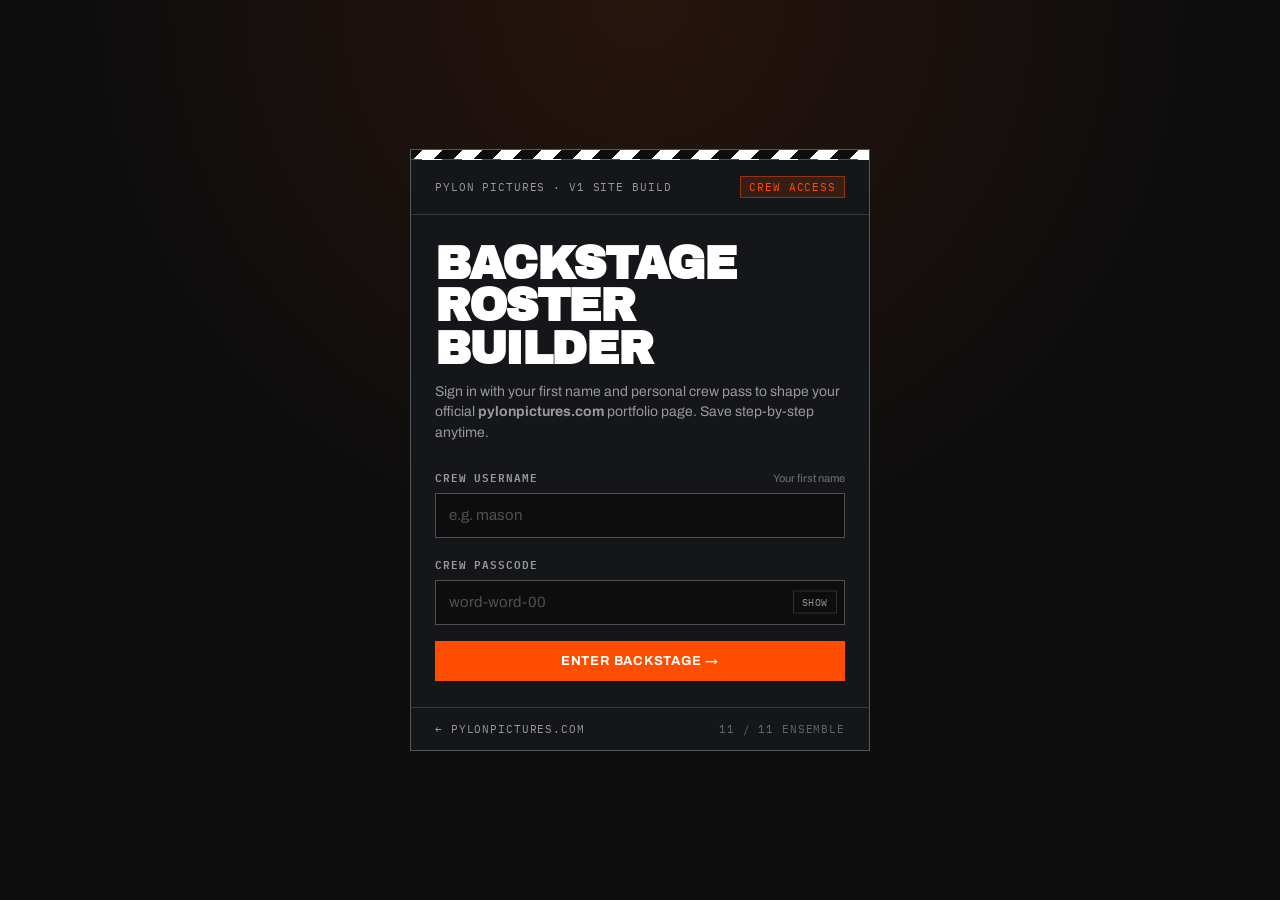
==== portal/index.html @ 70c51ebd "Add Backstage Roster Builder crew portal (/portal/)" ====
<!DOCTYPE html>
<html lang="en">
<head>
  <meta charset="UTF-8">
  <meta name="viewport" content="width=device-width, initial-scale=1.0">
  <title>Backstage Roster Builder — PYLON PICTURES</title>
  <meta name="robots" content="noindex, nofollow">
  <link rel="preconnect" href="https://fonts.googleapis.com">
  <link rel="preconnect" href="https://fonts.gstatic.com" crossorigin>
  <link href="https://fonts.googleapis.com/css2?family=Archivo+Black&family=Archivo:wght@400;500;600;700;800&family=IBM+Plex+Mono:wght@400;500;600&display=swap" rel="stylesheet">
  <link rel="stylesheet" href="styles.css">
</head>
<body>

  <!-- ============================================================
       CREW LOGIN GATE
       ============================================================ -->
  <section class="gate" id="loginGate">
    <div class="pass-card">
      <div class="pass-stripes" aria-hidden="true"></div>
      <div class="pass-head mono">
        <span>Pylon Pictures · V1 Site Build</span>
        <span class="pass-badge">Crew Access</span>
      </div>
      <div class="pass-body">
        <h1 class="pass-title">Backstage<br>Roster Builder</h1>
        <p class="pass-sub">Sign in with your first name and personal crew pass to shape your official <strong>pylonpictures.com</strong> portfolio page. Save step-by-step anytime.</p>

        <form class="pass-form" id="loginForm" autocomplete="on">
          <div class="field">
            <label for="loginUser">Crew Username <span class="hint-inline">Your first name</span></label>
            <input class="input" id="loginUser" name="username" type="text" placeholder="e.g. mason" autocomplete="username" required>
          </div>
          <div class="field">
            <label for="loginPass">Crew Passcode</label>
            <div class="pw-wrap">
              <input class="input" id="loginPass" name="password" type="password" placeholder="word-word-00" autocomplete="current-password" required>
              <button type="button" class="pw-toggle" id="pwToggle">Show</button>
            </div>
          </div>
          <div class="gate-error" id="loginError" hidden>Incorrect first name or crew passcode. Check your DM from Jackson.</div>
          <button type="submit" class="btn btn-primary" style="width:100%;">Enter Backstage &rarr;</button>
        </form>
      </div>
      <div class="pass-foot mono">
        <a href="../index.html?skip">&larr; pylonpictures.com</a>
        <span>11 / 11 Ensemble</span>
      </div>
    </div>
  </section>

  <!-- ============================================================
       MAIN BUILDER WORKSPACE
       ============================================================ -->
  <div class="portal" id="portalApp" hidden>
    <header class="topbar">
      <div class="topbar-left">
        <a class="brand-mark" href="../index.html?skip">PYLON<span>.</span>BACKSTAGE</a>
        <span class="crew-chip mono" id="activeCrewChip">—</span>
        <select class="admin-switcher" id="adminMemberSwitch" title="Admin: Preview/Edit Member" hidden></select>
        <span class="save-status mono" id="saveStatus">
          <span class="status-dot" id="statusDot"></span>
          <span id="statusText">Ready</span>
        </span>
      </div>
      <div class="topbar-right">
        <button type="button" class="btn btn-sm" id="togglePreviewBtn">Live Page Preview</button>
        <button type="button" class="btn btn-sm" id="exportJsonBtn" title="Download backup JSON">Export JSON</button>
        <button type="button" class="btn btn-sm btn-primary" id="syncNowBtn">Save &amp; Sync</button>
        <button type="button" class="btn btn-sm" id="logoutBtn">Log Out</button>
      </div>
    </header>

    <div class="workspace with-preview" id="workspaceGrid">
      <!-- LEFT STEP RAIL -->
      <aside class="rail">
        <div class="progress-box">
          <div class="progress-top mono">
            <span>Page Readiness</span>
            <strong id="readinessPct">0%</strong>
          </div>
          <div class="progress-track">
            <div class="progress-fill" id="readinessFill"></div>
          </div>
        </div>

        <ul class="step-nav" id="stepNav"></ul>

        <div class="rail-note">
          Fill out one section or all seven — every edit saves automatically in your browser and syncs to the <strong>04 | Tech &amp; Web</strong> build sheet whenever you hit <strong>Save &amp; Sync</strong>.
        </div>
      </aside>

      <!-- CENTER STEP STAGE -->
      <main class="stage">
        <div class="step-header">
          <div class="step-kicker mono" id="stepKicker">Step 01 of 07</div>
          <h2 class="step-title" id="stepTitle">—</h2>
          <p class="step-desc" id="stepDesc">—</p>
        </div>

        <div class="form-stack" id="stepBody"></div>

        <div class="step-footer">
          <button type="button" class="btn" id="prevStepBtn">&larr; Previous</button>
          <div class="step-footer-right">
            <button type="button" class="btn" id="saveStepOnlyBtn">Save Step Draft</button>
            <button type="button" class="btn btn-primary" id="nextStepBtn">Save &amp; Next Step &rarr;</button>
          </div>
        </div>
      </main>

      <!-- RIGHT LIVE PROFILE PREVIEW -->
      <aside class="preview-pane" id="previewPane">
        <div class="preview-head mono">
          <span>Live Roster Preview</span>
          <a id="liveSiteLink" href="../roster/jackson-mcmurdo.html" target="_blank" rel="noopener" style="color:var(--orange); text-decoration:none;">Current Live Page &nearr;</a>
        </div>

        <div class="mock-page">
          <div class="mock-url mono" id="mockUrl">pylonpictures.com/roster/—</div>
          <div class="mock-name" id="mockName">—</div>
          <div class="mock-headline" id="mockHeadline">—</div>
          <div class="mock-logline" id="mockLogline" hidden></div>
          <div class="mock-bio" id="mockBio">Your artist bio will appear right here as you type...</div>

          <div class="mock-grid">
            <div class="mock-cell">
              <h4 class="mono">Primary Craft</h4>
              <p id="mockPrimary">—</p>
            </div>
            <div class="mock-cell">
              <h4 class="mono">Additional</h4>
              <p id="mockSecondary">—</p>
            </div>
            <div class="mock-cell">
              <h4 class="mono">Kit / Tools</h4>
              <p id="mockGear">—</p>
            </div>
            <div class="mock-cell">
              <h4 class="mono">Direct</h4>
              <p id="mockContact">—</p>
            </div>
          </div>

          <div class="mock-links" id="mockLinks"></div>

          <div class="mock-works">
            <div class="mock-works-title mono">Featured Credits (<span id="mockWorksCount">0</span>)</div>
            <div id="mockWorksList"></div>
          </div>
        </div>
      </aside>
    </div>
  </div>

  <div class="toast" id="toast" role="status" aria-live="polite">Saved</div>

  <script src="app.js"></script>
</body>
</html>
---- portal/styles.css ----
/* ==========================================================================
   PYLON PICTURES — BACKSTAGE ROSTER BUILDER (/portal/)
   Editorial cinema UI · Archivo Black + Archivo + IBM Plex Mono
   ========================================================================== */

:root {
  --ink: #0d0d0e;
  --surface: #151619;
  --surface-2: #1c1e22;
  --paper: #f4f3ef;
  --orange: #ff4d00;
  --orange-soft: rgba(255, 77, 0, 0.14);
  --green: #2fbf71;
  --green-soft: rgba(47, 191, 113, 0.14);
  --white: #ffffff;
  --muted: rgba(255, 255, 255, 0.56);
  --faint: rgba(255, 255, 255, 0.34);
  --line: rgba(255, 255, 255, 0.14);
  --line-strong: rgba(255, 255, 255, 0.28);
  --ease-out: cubic-bezier(0.23, 1, 0.32, 1);
}

* { box-sizing: border-box; margin: 0; padding: 0; }

html, body {
  min-height: 100%;
  background: var(--ink);
  color: var(--white);
  font-family: "Archivo", system-ui, -apple-system, sans-serif;
  -webkit-font-smoothing: antialiased;
}

.mono {
  font-family: "IBM Plex Mono", ui-monospace, SFMono-Regular, Menlo, monospace;
  text-transform: uppercase;
  letter-spacing: 0.08em;
}

[hidden] { display: none !important; }

/* --------------------------------------------------------------------------
   LOGIN GATE — STUDIO CREW PASS / SLATE
   -------------------------------------------------------------------------- */

.gate {
  min-height: 100vh;
  display: grid;
  place-items: center;
  padding: 24px;
  background:
    radial-gradient(circle at 50% 0%, rgba(255, 77, 0, 0.11), transparent 52%),
    var(--ink);
}

.pass-card {
  width: 100%;
  max-width: 460px;
  background: var(--surface);
  border: 1px solid var(--line-strong);
  position: relative;
}

.pass-stripes {
  height: 10px;
  background: repeating-linear-gradient(
    -45deg,
    var(--white) 0 14px,
    var(--ink) 14px 28px
  );
  border-bottom: 1px solid var(--line-strong);
}

.pass-head {
  display: flex;
  justify-content: space-between;
  align-items: center;
  padding: 16px 24px;
  border-bottom: 1px solid var(--line);
  font-size: 11px;
  color: var(--muted);
}

.pass-badge {
  color: var(--orange);
  background: var(--orange-soft);
  border: 1px solid rgba(255, 77, 0, 0.45);
  padding: 3px 8px;
}

.pass-body {
  padding: 28px 24px 26px;
}

.pass-title {
  font-family: "Archivo Black", sans-serif;
  font-size: clamp(34px, 6vw, 46px);
  line-height: 0.92;
  letter-spacing: -0.03em;
  text-transform: uppercase;
}

.pass-sub {
  margin-top: 12px;
  font-size: 14px;
  line-height: 1.45;
  color: var(--muted);
}

.pass-form {
  margin-top: 24px;
  display: flex;
  flex-direction: column;
  gap: 16px;
}

.field {
  display: flex;
  flex-direction: column;
  gap: 7px;
}

.field label {
  font-family: "IBM Plex Mono", monospace;
  font-size: 11px;
  font-weight: 600;
  text-transform: uppercase;
  letter-spacing: 0.08em;
  color: var(--muted);
  display: flex;
  justify-content: space-between;
  align-items: baseline;
  gap: 8px;
}

.field label .hint-inline {
  font-family: "Archivo", sans-serif;
  text-transform: none;
  letter-spacing: 0;
  font-weight: 500;
  color: var(--faint);
}

.input,
.textarea,
.select {
  width: 100%;
  background: var(--ink);
  color: var(--white);
  border: 1px solid var(--line-strong);
  padding: 11px 13px;
  font-family: "Archivo", sans-serif;
  font-size: 15px;
  line-height: 1.4;
  transition: border-color 140ms var(--ease-out), background-color 140ms var(--ease-out);
}

.input:focus,
.textarea:focus,
.select:focus {
  outline: none;
  border-color: var(--orange);
  background: #111215;
}

.input::placeholder,
.textarea::placeholder {
  color: rgba(255, 255, 255, 0.28);
}

.textarea {
  min-height: 112px;
  resize: vertical;
}

.pw-wrap {
  position: relative;
}

.pw-wrap .input {
  padding-right: 68px;
}

.pw-toggle {
  position: absolute;
  right: 8px;
  top: 50%;
  transform: translateY(-50%);
  background: transparent;
  border: 1px solid var(--line);
  color: var(--muted);
  font-family: "IBM Plex Mono", monospace;
  font-size: 10px;
  text-transform: uppercase;
  letter-spacing: 0.06em;
  padding: 4px 8px;
  cursor: pointer;
}
.pw-toggle:hover { color: var(--white); border-color: var(--line-strong); }

.btn {
  display: inline-flex;
  align-items: center;
  justify-content: center;
  gap: 8px;
  border: 1px solid var(--line-strong);
  background: var(--surface-2);
  color: var(--white);
  font-family: "Archivo", sans-serif;
  font-size: 13px;
  font-weight: 700;
  text-transform: uppercase;
  letter-spacing: 0.06em;
  padding: 12px 18px;
  cursor: pointer;
  text-decoration: none;
  transition: transform 120ms var(--ease-out), background-color 140ms var(--ease-out), border-color 140ms var(--ease-out);
}

.btn:hover {
  border-color: var(--white);
  background: #25282e;
}

.btn:active {
  transform: scale(0.98);
}

.btn-primary {
  background: var(--orange);
  border-color: var(--orange);
  color: var(--white);
}
.btn-primary:hover {
  background: #ff6221;
  border-color: #ff6221;
}

.btn-paper {
  background: var(--white);
  border-color: var(--white);
  color: var(--ink);
}
.btn-paper:hover {
  background: var(--paper);
}

.btn-sm {
  padding: 7px 11px;
  font-size: 11px;
}

.gate-error {
  font-size: 13px;
  color: #ff6b57;
  background: rgba(255, 77, 0, 0.12);
  border: 1px solid rgba(255, 77, 0, 0.4);
  padding: 9px 12px;
}

.pass-foot {
  padding: 14px 24px;
  border-top: 1px solid var(--line);
  display: flex;
  justify-content: space-between;
  align-items: center;
  font-size: 11px;
  color: var(--faint);
}

.pass-foot a {
  color: var(--muted);
  text-decoration: none;
}
.pass-foot a:hover { color: var(--white); }

/* --------------------------------------------------------------------------
   PORTAL APP SHELL
   -------------------------------------------------------------------------- */

.portal {
  min-height: 100vh;
  display: flex;
  flex-direction: column;
}

.topbar {
  position: sticky;
  top: 0;
  z-index: 30;
  background: rgba(13, 13, 14, 0.92);
  backdrop-filter: blur(10px);
  border-bottom: 1px solid var(--line);
  padding: 12px 24px;
  display: flex;
  align-items: center;
  justify-content: space-between;
  gap: 16px;
  flex-wrap: wrap;
}

.topbar-left {
  display: flex;
  align-items: center;
  gap: 14px;
  flex-wrap: wrap;
}

.brand-mark {
  font-family: "Archivo Black", sans-serif;
  font-size: 18px;
  letter-spacing: -0.03em;
  text-transform: uppercase;
  color: var(--white);
  text-decoration: none;
}
.brand-mark span { color: var(--orange); }

.crew-chip {
  font-size: 11px;
  padding: 4px 9px;
  background: var(--surface);
  border: 1px solid var(--line);
  color: var(--white);
}

.save-status {
  font-size: 11px;
  color: var(--muted);
  display: inline-flex;
  align-items: center;
  gap: 6px;
}

.status-dot {
  width: 7px;
  height: 7px;
  border-radius: 50%;
  background: var(--green);
}
.status-dot.syncing { background: var(--orange); }

.topbar-right {
  display: flex;
  align-items: center;
  gap: 8px;
  flex-wrap: wrap;
}

.admin-switcher {
  background: var(--surface);
  color: var(--orange);
  border: 1px solid rgba(255, 77, 0, 0.5);
  padding: 6px 10px;
  font-family: "IBM Plex Mono", monospace;
  font-size: 11px;
  text-transform: uppercase;
}

/* Layout Grid */
.workspace {
  flex: 1;
  display: grid;
  grid-template-columns: 270px minmax(0, 1fr);
  max-width: 1520px;
  width: 100%;
  margin: 0 auto;
}

.workspace.with-preview {
  grid-template-columns: 240px minmax(0, 1fr) 440px;
}

/* Step Rail */
.rail {
  border-right: 1px solid var(--line);
  padding: 28px 18px 40px;
  display: flex;
  flex-direction: column;
  gap: 24px;
}

.progress-box {
  background: var(--surface);
  border: 1px solid var(--line);
  padding: 14px;
}

.progress-top {
  display: flex;
  justify-content: space-between;
  font-size: 11px;
  color: var(--muted);
  margin-bottom: 9px;
}

.progress-top strong {
  color: var(--white);
}

.progress-track {
  height: 6px;
  background: rgba(255, 255, 255, 0.08);
  overflow: hidden;
}

.progress-fill {
  height: 100%;
  width: 0%;
  background: var(--orange);
  transition: width 220ms var(--ease-out);
}

.step-nav {
  list-style: none;
  display: flex;
  flex-direction: column;
  gap: 4px;
}

.step-btn {
  width: 100%;
  text-align: left;
  background: transparent;
  border: 1px solid transparent;
  color: var(--muted);
  padding: 10px 12px;
  cursor: pointer;
  display: flex;
  align-items: center;
  justify-content: space-between;
  gap: 10px;
  transition: background-color 120ms var(--ease-out), color 120ms var(--ease-out);
}

.step-btn:hover {
  background: var(--surface);
  color: var(--white);
}

.step-btn.is-active {
  background: var(--surface);
  border-color: var(--line-strong);
  color: var(--white);
}

.step-btn-left {
  display: flex;
  align-items: baseline;
  gap: 10px;
}

.step-num {
  font-family: "IBM Plex Mono", monospace;
  font-size: 11px;
  color: var(--faint);
}
.step-btn.is-active .step-num { color: var(--orange); }

.step-label {
  font-size: 13px;
  font-weight: 700;
  text-transform: uppercase;
  letter-spacing: 0.03em;
}

.step-check {
  font-family: "IBM Plex Mono", monospace;
  font-size: 11px;
  color: var(--green);
  opacity: 0;
}
.step-btn.is-done .step-check { opacity: 1; }

.rail-note {
  margin-top: auto;
  font-size: 12px;
  line-height: 1.5;
  color: var(--faint);
  border-top: 1px solid var(--line);
  padding-top: 16px;
}

/* Editor Stage */
.stage {
  padding: 36px clamp(20px, 4vw, 56px) 80px;
  max-width: 860px;
}

.step-header {
  padding-bottom: 22px;
  margin-bottom: 28px;
  border-bottom: 1px solid var(--line);
}

.step-kicker {
  font-size: 11px;
  color: var(--orange);
  margin-bottom: 8px;
}

.step-title {
  font-family: "Archivo Black", sans-serif;
  font-size: clamp(28px, 4vw, 44px);
  line-height: 0.96;
  letter-spacing: -0.025em;
  text-transform: uppercase;
}

.step-desc {
  margin-top: 10px;
  font-size: 15px;
  line-height: 1.5;
  color: var(--muted);
  max-width: 62ch;
}

.form-stack {
  display: flex;
  flex-direction: column;
  gap: 22px;
}

.grid-2 {
  display: grid;
  grid-template-columns: 1fr 1fr;
  gap: 16px;
}

.grid-3 {
  display: grid;
  grid-template-columns: 2fr 1fr 1fr;
  gap: 14px;
}

.helper {
  font-size: 12px;
  line-height: 1.45;
  color: var(--faint);
}

/* Interactive Multi-Select Pills */
.pill-grid {
  display: flex;
  flex-wrap: wrap;
  gap: 8px;
}

.pill {
  background: var(--surface);
  border: 1px solid var(--line-strong);
  color: var(--muted);
  font-size: 12px;
  font-weight: 600;
  text-transform: uppercase;
  letter-spacing: 0.04em;
  padding: 8px 12px;
  cursor: pointer;
  user-select: none;
  transition: transform 100ms var(--ease-out), background-color 120ms var(--ease-out), color 120ms var(--ease-out), border-color 120ms var(--ease-out);
}

.pill:hover {
  color: var(--white);
  border-color: var(--white);
}

.pill:active {
  transform: scale(0.97);
}

.pill.is-on {
  background: var(--white);
  border-color: var(--white);
  color: var(--ink);
}

/* Dynamic Project Credit Cards */
.projects-list {
  display: flex;
  flex-direction: column;
  gap: 18px;
}

.project-card {
  background: var(--surface);
  border: 1px solid var(--line-strong);
  padding: 20px;
  display: flex;
  flex-direction: column;
  gap: 14px;
}

.project-card-head {
  display: flex;
  justify-content: space-between;
  align-items: center;
  gap: 12px;
  padding-bottom: 12px;
  border-bottom: 1px solid var(--line);
}

.project-index {
  font-size: 12px;
  color: var(--orange);
}

.project-actions {
  display: flex;
  align-items: center;
  gap: 8px;
}

.star-btn {
  background: transparent;
  border: 1px solid var(--line);
  color: var(--muted);
  font-family: "IBM Plex Mono", monospace;
  font-size: 11px;
  text-transform: uppercase;
  padding: 5px 10px;
  cursor: pointer;
}
.star-btn.is-featured {
  color: var(--ink);
  background: var(--orange);
  border-color: var(--orange);
  font-weight: 600;
}

.remove-btn {
  background: transparent;
  border: 1px solid var(--line);
  color: var(--faint);
  font-family: "IBM Plex Mono", monospace;
  font-size: 11px;
  text-transform: uppercase;
  padding: 5px 9px;
  cursor: pointer;
}
.remove-btn:hover { color: #ff6b57; border-color: #ff6b57; }

/* Step Footer Bar */
.step-footer {
  margin-top: 36px;
  padding-top: 22px;
  border-top: 1px solid var(--line);
  display: flex;
  justify-content: space-between;
  align-items: center;
  gap: 12px;
  flex-wrap: wrap;
}

.step-footer-right {
  display: flex;
  gap: 10px;
  flex-wrap: wrap;
}

/* Toast Banner */
.toast {
  position: fixed;
  bottom: 20px;
  right: 20px;
  z-index: 60;
  background: var(--white);
  color: var(--ink);
  border-left: 5px solid var(--orange);
  padding: 12px 18px;
  font-size: 13px;
  font-weight: 700;
  text-transform: uppercase;
  letter-spacing: 0.04em;
  box-shadow: 0 12px 32px rgba(0, 0, 0, 0.5);
  transform: translateY(16px);
  opacity: 0;
  pointer-events: none;
  transition: transform 180ms var(--ease-out), opacity 180ms var(--ease-out);
}
.toast.is-shown {
  transform: translateY(0);
  opacity: 1;
}

/* --------------------------------------------------------------------------
   LIVE ROSTER PROFILE PREVIEW PANE
   -------------------------------------------------------------------------- */

.preview-pane {
  border-left: 1px solid var(--line);
  background: #09090a;
  padding: 24px 20px 60px;
  position: sticky;
  top: 57px;
  height: calc(100vh - 57px);
  overflow-y: auto;
}

.preview-head {
  display: flex;
  justify-content: space-between;
  align-items: center;
  padding-bottom: 12px;
  margin-bottom: 20px;
  border-bottom: 1px solid var(--line);
  font-size: 11px;
  color: var(--muted);
}

.mock-page {
  background: var(--ink);
  border: 1px solid var(--line);
  padding: 22px 18px 28px;
}

.mock-url {
  font-size: 10px;
  color: var(--faint);
  margin-bottom: 16px;
}

.mock-name {
  font-family: "Archivo Black", sans-serif;
  font-size: 38px;
  line-height: 0.9;
  letter-spacing: -0.03em;
  text-transform: uppercase;
  word-break: break-word;
}

.mock-headline {
  margin-top: 10px;
  font-size: 11px;
  font-weight: 700;
  text-transform: uppercase;
  letter-spacing: 0.08em;
  color: var(--orange);
}

.mock-logline {
  margin-top: 16px;
  font-size: 15px;
  font-weight: 600;
  line-height: 1.35;
  color: var(--white);
}

.mock-bio {
  margin-top: 10px;
  font-size: 13px;
  line-height: 1.5;
  color: var(--muted);
  white-space: pre-line;
}

.mock-grid {
  margin-top: 18px;
  padding-top: 14px;
  border-top: 1px solid var(--line);
  display: grid;
  grid-template-columns: 1fr 1fr;
  gap: 12px;
}

.mock-cell h4 {
  font-size: 10px;
  text-transform: uppercase;
  letter-spacing: 0.08em;
  color: var(--faint);
  margin-bottom: 4px;
}

.mock-cell p {
  font-size: 12px;
  font-weight: 600;
  line-height: 1.35;
}

.mock-links {
  margin-top: 14px;
  display: flex;
  flex-wrap: wrap;
  gap: 6px;
}

.mock-link-chip {
  font-family: "IBM Plex Mono", monospace;
  font-size: 10px;
  text-transform: uppercase;
  padding: 4px 8px;
  border: 1px solid var(--line-strong);
  color: var(--white);
}

.mock-works {
  margin-top: 20px;
  padding-top: 14px;
  border-top: 1px solid var(--line);
}

.mock-works-title {
  font-size: 10px;
  text-transform: uppercase;
  letter-spacing: 0.08em;
  color: var(--faint);
  margin-bottom: 10px;
}

.mock-work-row {
  display: flex;
  justify-content: space-between;
  align-items: baseline;
  gap: 10px;
  padding: 8px 0;
  border-bottom: 1px solid rgba(255, 255, 255, 0.08);
  font-size: 12px;
}

.mock-work-row strong {
  text-transform: uppercase;
  font-weight: 700;
}

.mock-work-row span {
  color: var(--muted);
  font-size: 11px;
  text-align: right;
}

@media (max-width: 1180px) {
  .workspace.with-preview {
    grid-template-columns: 230px minmax(0, 1fr);
  }
  .preview-pane {
    position: fixed;
    right: 0;
    top: 57px;
    bottom: 0;
    width: min(440px, 100vw);
    z-index: 40;
    box-shadow: -16px 0 40px rgba(0, 0, 0, 0.65);
  }
}

@media (max-width: 820px) {
  .workspace,
  .workspace.with-preview {
    grid-template-columns: 1fr;
  }
  .rail {
    border-right: 0;
    border-bottom: 1px solid var(--line);
    padding: 16px 20px;
    gap: 14px;
  }
  .step-nav {
    flex-direction: row;
    overflow-x: auto;
    padding-bottom: 4px;
  }
  .step-btn {
    width: auto;
    white-space: nowrap;
    padding: 8px 11px;
  }
  .rail-note { display: none; }
  .grid-2, .grid-3 { grid-template-columns: 1fr; }
}
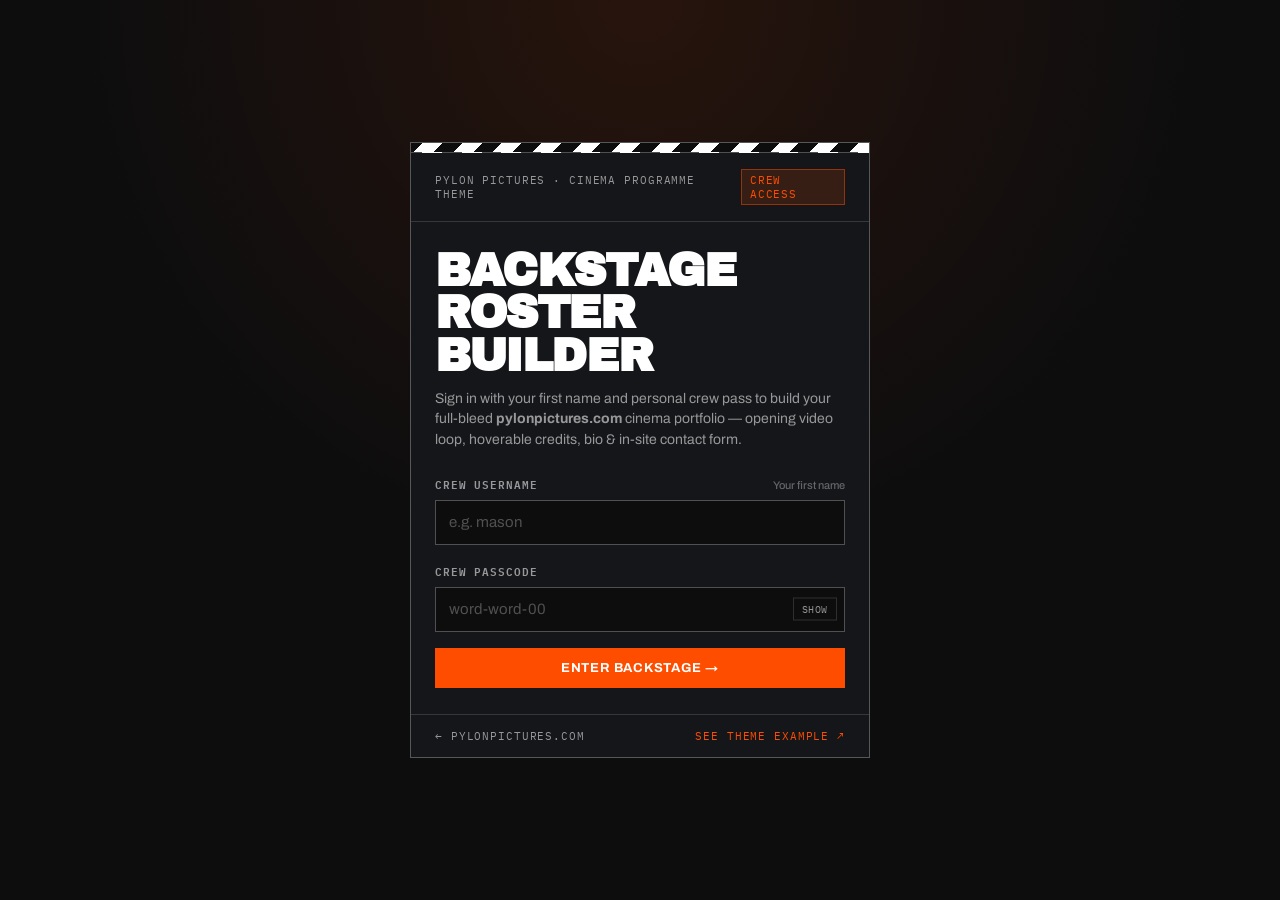
==== commit 11b1af65: "feat(portal): upgrade Backstage Roster Builder to cinema-programme theme" ====
--- a/portal/index.html
+++ b/portal/index.html
@@ -19,12 +19,12 @@
     <div class="pass-card">
       <div class="pass-stripes" aria-hidden="true"></div>
       <div class="pass-head mono">
-        <span>Pylon Pictures · V1 Site Build</span>
+        <span>Pylon Pictures · Cinema Programme Theme</span>
         <span class="pass-badge">Crew Access</span>
       </div>
       <div class="pass-body">
         <h1 class="pass-title">Backstage<br>Roster Builder</h1>
-        <p class="pass-sub">Sign in with your first name and personal crew pass to shape your official <strong>pylonpictures.com</strong> portfolio page. Save step-by-step anytime.</p>
+        <p class="pass-sub">Sign in with your first name and personal crew pass to build your full-bleed <strong>pylonpictures.com</strong> cinema portfolio — opening video loop, hoverable credits, bio &amp; in-site contact form.</p>
 
         <form class="pass-form" id="loginForm" autocomplete="on">
           <div class="field">
@@ -44,7 +44,7 @@
       </div>
       <div class="pass-foot mono">
         <a href="../index.html?skip">&larr; pylonpictures.com</a>
-        <span>11 / 11 Ensemble</span>
+        <a href="../roster/jackson-mcmurdo.html" target="_blank" rel="noopener" style="color:var(--orange);">See Theme Example &nearr;</a>
       </div>
     </div>
   </section>
@@ -64,7 +64,9 @@
         </span>
       </div>
       <div class="topbar-right">
-        <button type="button" class="btn btn-sm" id="togglePreviewBtn">Live Page Preview</button>
+        <button type="button" class="btn btn-sm" id="expandPreviewBtn" title="Open full-size interactive preview">Fullscreen Preview</button>
+        <button type="button" class="btn btn-sm" id="togglePreviewBtn">Toggle Sidebar</button>
+        <button type="button" class="btn btn-sm" id="exportHtmlBtn" hidden title="Admin: Export ready-to-deploy HTML page">Export HTML</button>
         <button type="button" class="btn btn-sm" id="exportJsonBtn" title="Download backup JSON">Export JSON</button>
         <button type="button" class="btn btn-sm btn-primary" id="syncNowBtn">Save &amp; Sync</button>
         <button type="button" class="btn btn-sm" id="logoutBtn">Log Out</button>
@@ -76,7 +78,7 @@
       <aside class="rail">
         <div class="progress-box">
           <div class="progress-top mono">
-            <span>Page Readiness</span>
+            <span>Theme Readiness</span>
             <strong id="readinessPct">0%</strong>
           </div>
           <div class="progress-track">
@@ -87,7 +89,7 @@
         <ul class="step-nav" id="stepNav"></ul>
 
         <div class="rail-note">
-          Fill out one section or all seven — every edit saves automatically in your browser and syncs to the <strong>04 | Tech &amp; Web</strong> build sheet whenever you hit <strong>Save &amp; Sync</strong>.
+          Every Pylon member page now runs on our unified <strong>Full-Bleed Cinema Programme</strong> theme (<a href="../roster/jackson-mcmurdo.html" target="_blank" rel="noopener" style="color:var(--orange);">see Jackson's live page &nearr;</a>). Hover and click inside the preview on the right anytime to test your page.
         </div>
       </aside>
 
@@ -104,56 +106,154 @@
         <div class="step-footer">
           <button type="button" class="btn" id="prevStepBtn">&larr; Previous</button>
           <div class="step-footer-right">
-            <button type="button" class="btn" id="saveStepOnlyBtn">Save Step Draft</button>
+            <button type="button" class="btn" id="saveStepOnlyBtn">Save Draft</button>
             <button type="button" class="btn btn-primary" id="nextStepBtn">Save &amp; Next Step &rarr;</button>
           </div>
         </div>
       </main>
 
-      <!-- RIGHT LIVE PROFILE PREVIEW -->
+      <!-- RIGHT LIVE CINEMA THEME PREVIEW -->
       <aside class="preview-pane" id="previewPane">
         <div class="preview-head mono">
-          <span>Live Roster Preview</span>
-          <a id="liveSiteLink" href="../roster/jackson-mcmurdo.html" target="_blank" rel="noopener" style="color:var(--orange); text-decoration:none;">Current Live Page &nearr;</a>
-        </div>
-
-        <div class="mock-page">
-          <div class="mock-url mono" id="mockUrl">pylonpictures.com/roster/—</div>
-          <div class="mock-name" id="mockName">—</div>
-          <div class="mock-headline" id="mockHeadline">—</div>
-          <div class="mock-logline" id="mockLogline" hidden></div>
-          <div class="mock-bio" id="mockBio">Your artist bio will appear right here as you type...</div>
-
-          <div class="mock-grid">
-            <div class="mock-cell">
-              <h4 class="mono">Primary Craft</h4>
-              <p id="mockPrimary">—</p>
-            </div>
-            <div class="mock-cell">
-              <h4 class="mono">Additional</h4>
-              <p id="mockSecondary">—</p>
-            </div>
-            <div class="mock-cell">
-              <h4 class="mono">Kit / Tools</h4>
-              <p id="mockGear">—</p>
-            </div>
-            <div class="mock-cell">
-              <h4 class="mono">Direct</h4>
-              <p id="mockContact">—</p>
-            </div>
-          </div>
-
-          <div class="mock-links" id="mockLinks"></div>
-
-          <div class="mock-works">
-            <div class="mock-works-title mono">Featured Credits (<span id="mockWorksCount">0</span>)</div>
-            <div id="mockWorksList"></div>
-          </div>
+          <span>Interactive Theme Preview</span>
+          <div class="preview-head-actions">
+            <a href="../roster/jackson-mcmurdo.html" target="_blank" rel="noopener" class="preview-ref-link">Theme Ref &nearr;</a>
+            <button type="button" class="preview-expand-chip mono" id="sidebarExpandBtn">Expand &nearr;</button>
+          </div>
+        </div>
+
+        <div class="preview-tabs mono" id="previewTabBar">
+          <button type="button" class="preview-tab is-active" data-pview="home">Work (Screen)</button>
+          <button type="button" class="preview-tab" data-pview="information">Information</button>
+          <button type="button" class="preview-tab" data-pview="contact">Contact Form</button>
+        </div>
+
+        <!-- Miniature 16:10 Interactive Cinema Stage -->
+        <div class="cinema-stage-wrap" id="sidebarStageMount">
+          <div class="cinema-stage" id="cinemaStage" data-pview="home">
+            <div class="cs-screen">
+              <img class="cs-still" id="csStill" src="../assets/images/home-reel-colour-poster.jpg" alt="">
+              <video class="cs-video" id="csVideo" src="../assets/videos/home-reel-colour.mp4" muted loop playsinline autoplay></video>
+              <div class="cs-veil" id="csVeil"></div>
+              <div class="cs-shade"></div>
+            </div>
+
+            <!-- 12-Col Masthead inside Stage -->
+            <header class="cs-mast">
+              <div class="cs-name" id="csName" title="Click to reset to opening loop">Mason Cline</div>
+              <div class="cs-role">
+                <span id="csRoleLine">Director · Photographer · Writer</span>
+                <span class="cs-loc" id="csLocation">Toronto</span>
+              </div>
+              <nav class="cs-nav">
+                <span class="cs-nav-back">&larr; Roster</span>
+                <button type="button" data-csnav="home" class="is-on">Work</button>
+                <button type="button" data-csnav="information">Information</button>
+                <button type="button" data-csnav="contact">Contact</button>
+              </nav>
+            </header>
+
+            <!-- HOME VIEW: Bottom-left Programme + Hover Cue -->
+            <div class="cs-programme" id="csProgramme">
+              <ol class="cs-list" id="csList"></ol>
+              <div class="cs-cue is-off" id="csCue">
+                <div class="cs-cue-kind" id="csCueKind"></div>
+                <div class="cs-cue-roles" id="csCueRoles"></div>
+                <button type="button" class="cs-cue-watch" id="csCueWatch">Watch film</button>
+                <span class="cs-cue-line"></span>
+              </div>
+            </div>
+
+            <!-- FILM PLAYER VIEW -->
+            <div class="cs-film" id="csFilm">
+              <div class="cs-film-frame" id="csFilmFrame"></div>
+              <div class="cs-film-strip">
+                <div class="cs-film-title"><i id="csFilmNo">01</i><span id="csFilmTitle">—</span></div>
+                <div class="cs-film-kind" id="csFilmKind">—</div>
+                <div class="cs-film-roles" id="csFilmRoles">—</div>
+                <div class="cs-film-actions">
+                  <button type="button" id="csFilmNext">Next</button>
+                  <button type="button" id="csFilmClose">Close</button>
+                </div>
+              </div>
+            </div>
+
+            <!-- INFORMATION OVERLAY VIEW -->
+            <div class="cs-info" id="csInfo">
+              <div class="cs-info-inner">
+                <div class="cs-info-bio-band">
+                  <div class="cs-band-label">Biography</div>
+                  <div class="cs-bio-content">
+                    <div class="cs-bio-sub" id="csBioSub">Pylon Pictures</div>
+                    <div class="cs-bio-text" id="csBioText">Your artist biography appears here...</div>
+                  </div>
+                </div>
+
+                <div class="cs-facts-grid" id="csFactsGrid"></div>
+
+                <div class="cs-index-band">
+                  <div class="cs-band-label" style="margin-bottom:6px;">Selected Credits Index</div>
+                  <div id="csIndexRows"></div>
+                </div>
+              </div>
+            </div>
+
+            <!-- IN-SITE CONTACT FORM VIEW -->
+            <div class="cs-contact" id="csContact">
+              <div class="cs-contact-inner">
+                <div class="cs-contact-left">
+                  <div class="cs-contact-kicker">Direct Inquiry</div>
+                  <div class="cs-contact-heading" id="csContactHeading">Work with Mason</div>
+                  <div class="cs-contact-note" id="csContactNote">Commercial direction, narrative, music video, or Pylon production inquiries. Sends directly from this page.</div>
+                  <div class="cs-copy-pill" id="csCopyEmail">mason@pylonpictures.com · Copy</div>
+                </div>
+                <div class="cs-contact-right">
+                  <div class="cs-fake-row">
+                    <div class="cs-fake-field"><span>Your Name *</span><i>Jane Doe</i></div>
+                    <div class="cs-fake-field"><span>Your Email *</span><i>jane@agency.com</i></div>
+                  </div>
+                  <div class="cs-fake-row">
+                    <div class="cs-fake-field"><span>Project / Production</span><i>Brand Campaign...</i></div>
+                    <div class="cs-fake-field"><span>Target Timeline</span><i>Q1 2027</i></div>
+                  </div>
+                  <div class="cs-fake-scopes">
+                    <span>Disciplines Needed</span>
+                    <div class="cs-scope-chips" id="csScopeChips"></div>
+                  </div>
+                  <div class="cs-fake-field"><span>Project Brief &amp; Notes *</span><i>Share links, deliverables, or schedule details...</i></div>
+                  <div><span class="cs-send-btn">Send Inquiry</span></div>
+                </div>
+              </div>
+            </div>
+
+          </div>
+        </div>
+
+        <p class="preview-hint mono" id="previewHint">Tip: Hover any numbered credit in the frame above to test the cue bar &amp; background swap, or click to test the player.</p>
+
+        <!-- Theme Component Checklist -->
+        <div class="theme-checklist" id="themeChecklist"></div>
+
+        <div class="preview-foot mono">
+          <span id="mockUrl">pylonpictures.com/roster/—</span>
+          <a id="liveSiteLink" href="../roster/jackson-mcmurdo.html" target="_blank" rel="noopener" style="color:var(--orange); text-decoration:none;">Current Live URL &nearr;</a>
         </div>
       </aside>
     </div>
   </div>
 
+  <!-- FULLSCREEN INTERACTIVE CINEMA MODAL -->
+  <div class="fs-modal" id="fsModal" hidden>
+    <div class="fs-modal-bar mono">
+      <span>Fullscreen Cinema Theme Preview &middot; <strong id="fsMemberName" style="color:var(--white);">—</strong></span>
+      <div class="fs-modal-actions">
+        <span>Hover credits, click a film, or switch Work / Information / Contact</span>
+        <button type="button" class="btn btn-sm btn-primary" id="closeFsModalBtn">Close Fullscreen (Esc)</button>
+      </div>
+    </div>
+    <div class="fs-stage-host" id="fsStageMount"></div>
+  </div>
+
   <div class="toast" id="toast" role="status" aria-live="polite">Saved</div>
 
   <script src="app.js"></script>
--- a/portal/styles.css
+++ b/portal/styles.css
@@ -1,6 +1,6 @@
 /* ==========================================================================
    PYLON PICTURES — BACKSTAGE ROSTER BUILDER (/portal/)
-   Editorial cinema UI · Archivo Black + Archivo + IBM Plex Mono
+   Cinema Programme Theme Builder · Archivo Black + Archivo + IBM Plex Mono
    ========================================================================== */
 
 :root {
@@ -172,13 +172,8 @@
   resize: vertical;
 }
 
-.pw-wrap {
-  position: relative;
-}
-
-.pw-wrap .input {
-  padding-right: 68px;
-}
+.pw-wrap { position: relative; }
+.pw-wrap .input { padding-right: 68px; }
 
 .pw-toggle {
   position: absolute;
@@ -221,9 +216,7 @@
   background: #25282e;
 }
 
-.btn:active {
-  transform: scale(0.98);
-}
+.btn:active { transform: scale(0.98); }
 
 .btn-primary {
   background: var(--orange);
@@ -240,9 +233,7 @@
   border-color: var(--white);
   color: var(--ink);
 }
-.btn-paper:hover {
-  background: var(--paper);
-}
+.btn-paper:hover { background: var(--paper); }
 
 .btn-sm {
   padding: 7px 11px;
@@ -267,10 +258,7 @@
   color: var(--faint);
 }
 
-.pass-foot a {
-  color: var(--muted);
-  text-decoration: none;
-}
+.pass-foot a { color: var(--muted); text-decoration: none; }
 .pass-foot a:hover { color: var(--white); }
 
 /* --------------------------------------------------------------------------
@@ -360,23 +348,23 @@
 .workspace {
   flex: 1;
   display: grid;
-  grid-template-columns: 270px minmax(0, 1fr);
-  max-width: 1520px;
+  grid-template-columns: 240px minmax(0, 1fr);
+  max-width: 1640px;
   width: 100%;
   margin: 0 auto;
 }
 
 .workspace.with-preview {
-  grid-template-columns: 240px minmax(0, 1fr) 440px;
+  grid-template-columns: 230px minmax(0, 1fr) 500px;
 }
 
 /* Step Rail */
 .rail {
   border-right: 1px solid var(--line);
-  padding: 28px 18px 40px;
-  display: flex;
-  flex-direction: column;
-  gap: 24px;
+  padding: 26px 16px 40px;
+  display: flex;
+  flex-direction: column;
+  gap: 22px;
 }
 
 .progress-box {
@@ -393,9 +381,7 @@
   margin-bottom: 9px;
 }
 
-.progress-top strong {
-  color: var(--white);
-}
+.progress-top strong { color: var(--white); }
 
 .progress-track {
   height: 6px;
@@ -423,19 +409,16 @@
   background: transparent;
   border: 1px solid transparent;
   color: var(--muted);
-  padding: 10px 12px;
+  padding: 10px 11px;
   cursor: pointer;
   display: flex;
   align-items: center;
   justify-content: space-between;
-  gap: 10px;
+  gap: 8px;
   transition: background-color 120ms var(--ease-out), color 120ms var(--ease-out);
 }
 
-.step-btn:hover {
-  background: var(--surface);
-  color: var(--white);
-}
+.step-btn:hover { background: var(--surface); color: var(--white); }
 
 .step-btn.is-active {
   background: var(--surface);
@@ -446,7 +429,7 @@
 .step-btn-left {
   display: flex;
   align-items: baseline;
-  gap: 10px;
+  gap: 9px;
 }
 
 .step-num {
@@ -457,7 +440,7 @@
 .step-btn.is-active .step-num { color: var(--orange); }
 
 .step-label {
-  font-size: 13px;
+  font-size: 12.5px;
   font-weight: 700;
   text-transform: uppercase;
   letter-spacing: 0.03em;
@@ -465,7 +448,7 @@
 
 .step-check {
   font-family: "IBM Plex Mono", monospace;
-  font-size: 11px;
+  font-size: 10px;
   color: var(--green);
   opacity: 0;
 }
@@ -482,13 +465,13 @@
 
 /* Editor Stage */
 .stage {
-  padding: 36px clamp(20px, 4vw, 56px) 80px;
+  padding: 34px clamp(20px, 3vw, 46px) 80px;
   max-width: 860px;
 }
 
 .step-header {
-  padding-bottom: 22px;
-  margin-bottom: 28px;
+  padding-bottom: 20px;
+  margin-bottom: 26px;
   border-bottom: 1px solid var(--line);
 }
 
@@ -500,7 +483,7 @@
 
 .step-title {
   font-family: "Archivo Black", sans-serif;
-  font-size: clamp(28px, 4vw, 44px);
+  font-size: clamp(26px, 3.4vw, 40px);
   line-height: 0.96;
   letter-spacing: -0.025em;
   text-transform: uppercase;
@@ -508,10 +491,10 @@
 
 .step-desc {
   margin-top: 10px;
-  font-size: 15px;
+  font-size: 14.5px;
   line-height: 1.5;
   color: var(--muted);
-  max-width: 62ch;
+  max-width: 64ch;
 }
 
 .form-stack {
@@ -528,7 +511,7 @@
 
 .grid-3 {
   display: grid;
-  grid-template-columns: 2fr 1fr 1fr;
+  grid-template-columns: 2fr 1.4fr 0.8fr;
   gap: 14px;
 }
 
@@ -537,6 +520,20 @@
   line-height: 1.45;
   color: var(--faint);
 }
+
+/* Theme Callout Banner */
+.theme-banner {
+  background: var(--surface);
+  border-left: 3px solid var(--orange);
+  border-top: 1px solid var(--line);
+  border-right: 1px solid var(--line);
+  border-bottom: 1px solid var(--line);
+  padding: 14px 16px;
+  font-size: 13px;
+  line-height: 1.45;
+  color: var(--muted);
+}
+.theme-banner strong { color: var(--white); }
 
 /* Interactive Multi-Select Pills */
 .pill-grid {
@@ -558,20 +555,58 @@
   user-select: none;
   transition: transform 100ms var(--ease-out), background-color 120ms var(--ease-out), color 120ms var(--ease-out), border-color 120ms var(--ease-out);
 }
-
-.pill:hover {
+.pill:hover { color: var(--white); border-color: var(--white); }
+.pill:active { transform: scale(0.97); }
+.pill.is-on {
+  background: var(--orange);
+  border-color: var(--orange);
   color: var(--white);
-  border-color: var(--white);
-}
-
-.pill:active {
-  transform: scale(0.97);
-}
-
-.pill.is-on {
-  background: var(--white);
-  border-color: var(--white);
-  color: var(--ink);
+}
+
+/* CV Upload & Auto-Fill Box */
+.cv-box {
+  background: linear-gradient(180deg, rgba(255, 77, 0, 0.08), rgba(21, 22, 25, 0.95));
+  border: 1px dashed rgba(255, 77, 0, 0.55);
+  padding: 20px;
+  display: flex;
+  flex-direction: column;
+  gap: 14px;
+}
+.cv-box.is-dragover {
+  border-style: solid;
+  border-color: var(--orange);
+  background: rgba(255, 77, 0, 0.16);
+}
+.cv-top {
+  display: flex;
+  justify-content: space-between;
+  align-items: center;
+  gap: 16px;
+  flex-wrap: wrap;
+}
+.cv-title {
+  font-size: 14px;
+  font-weight: 700;
+  text-transform: uppercase;
+  letter-spacing: 0.04em;
+  color: var(--white);
+}
+.cv-sub {
+  margin-top: 4px;
+  font-size: 13px;
+  color: var(--muted);
+  line-height: 1.4;
+}
+.cv-actions { display: flex; gap: 8px; flex-wrap: wrap; }
+.cv-badge {
+  display: inline-flex;
+  align-items: center;
+  gap: 8px;
+  font-size: 11px;
+  color: var(--green);
+  background: var(--green-soft);
+  border: 1px solid rgba(47, 191, 113, 0.35);
+  padding: 6px 10px;
 }
 
 /* Dynamic Project Credit Cards */
@@ -597,6 +632,7 @@
   gap: 12px;
   padding-bottom: 12px;
   border-bottom: 1px solid var(--line);
+  flex-wrap: wrap;
 }
 
 .project-index {
@@ -607,8 +643,19 @@
 .project-actions {
   display: flex;
   align-items: center;
-  gap: 8px;
-}
+  gap: 6px;
+}
+
+.mini-icon-btn {
+  background: transparent;
+  border: 1px solid var(--line);
+  color: var(--muted);
+  font-family: "IBM Plex Mono", monospace;
+  font-size: 11px;
+  padding: 4px 8px;
+  cursor: pointer;
+}
+.mini-icon-btn:hover { color: var(--white); border-color: var(--white); }
 
 .star-btn {
   background: transparent;
@@ -621,7 +668,7 @@
   cursor: pointer;
 }
 .star-btn.is-featured {
-  color: var(--ink);
+  color: var(--white);
   background: var(--orange);
   border-color: var(--orange);
   font-weight: 600;
@@ -639,6 +686,13 @@
 }
 .remove-btn:hover { color: #ff6b57; border-color: #ff6b57; }
 
+.still-upload-row {
+  display: flex;
+  align-items: center;
+  gap: 8px;
+}
+.still-upload-row .input { flex: 1; }
+
 /* Step Footer Bar */
 .step-footer {
   margin-top: 36px;
@@ -662,7 +716,7 @@
   position: fixed;
   bottom: 20px;
   right: 20px;
-  z-index: 60;
+  z-index: 90;
   background: var(--white);
   color: var(--ink);
   border-left: 5px solid var(--orange);
@@ -677,166 +731,708 @@
   pointer-events: none;
   transition: transform 180ms var(--ease-out), opacity 180ms var(--ease-out);
 }
-.toast.is-shown {
-  transform: translateY(0);
-  opacity: 1;
-}
+.toast.is-shown { transform: translateY(0); opacity: 1; }
 
 /* --------------------------------------------------------------------------
-   LIVE ROSTER PROFILE PREVIEW PANE
+   RIGHT PANE — INTERACTIVE CINEMA PROGRAMME PREVIEW
    -------------------------------------------------------------------------- */
 
 .preview-pane {
   border-left: 1px solid var(--line);
-  background: #09090a;
-  padding: 24px 20px 60px;
+  background: #080809;
+  padding: 20px 18px 48px;
   position: sticky;
   top: 57px;
   height: calc(100vh - 57px);
   overflow-y: auto;
+  display: flex;
+  flex-direction: column;
+  gap: 14px;
 }
 
 .preview-head {
   display: flex;
   justify-content: space-between;
   align-items: center;
-  padding-bottom: 12px;
-  margin-bottom: 20px;
+  padding-bottom: 10px;
   border-bottom: 1px solid var(--line);
-  font-size: 11px;
-  color: var(--muted);
-}
-
-.mock-page {
-  background: var(--ink);
+  font-size: 10.5px;
+  color: var(--muted);
+}
+
+.preview-head-actions {
+  display: flex;
+  align-items: center;
+  gap: 10px;
+}
+
+.preview-ref-link {
+  color: var(--muted);
+  text-decoration: none;
+  font-size: 10px;
+}
+.preview-ref-link:hover { color: var(--white); }
+
+.preview-expand-chip {
+  background: var(--surface);
+  border: 1px solid var(--line-strong);
+  color: var(--orange);
+  font-size: 10px;
+  padding: 3px 8px;
+  cursor: pointer;
+}
+.preview-expand-chip:hover {
+  border-color: var(--orange);
+  background: var(--orange-soft);
+}
+
+.preview-tabs {
+  display: grid;
+  grid-template-columns: repeat(3, 1fr);
+  gap: 4px;
+}
+
+.preview-tab {
+  background: var(--surface);
   border: 1px solid var(--line);
-  padding: 22px 18px 28px;
-}
-
-.mock-url {
+  color: var(--muted);
+  font-family: "IBM Plex Mono", monospace;
+  font-size: 10px;
+  text-transform: uppercase;
+  letter-spacing: 0.06em;
+  padding: 7px 6px;
+  cursor: pointer;
+  transition: all 120ms ease;
+}
+.preview-tab:hover { color: var(--white); border-color: var(--line-strong); }
+.preview-tab.is-active {
+  background: var(--white);
+  border-color: var(--white);
+  color: var(--ink);
+  font-weight: 600;
+}
+
+/* 16:10 Cinema Stage Replica */
+.cinema-stage-wrap {
+  width: 100%;
+}
+
+.cinema-stage {
+  --cs-scale: 1;
+  position: relative;
+  width: 100%;
+  aspect-ratio: 16 / 10;
+  background: #000000;
+  border: 1px solid var(--line-strong);
+  overflow: hidden;
+  color: var(--paper);
+  font-family: "Archivo", sans-serif;
+  text-transform: uppercase;
+  letter-spacing: 0.055em;
+  user-select: none;
+}
+
+.cs-screen {
+  position: absolute;
+  inset: 0;
+  z-index: 0;
+  background: #000;
+}
+
+.cs-still,
+.cs-video {
+  position: absolute;
+  inset: 0;
+  width: 100%;
+  height: 100%;
+  object-fit: cover;
+  transition: opacity 0.35s ease, transform 8s ease-out;
+}
+
+.cs-video { opacity: 1; }
+.cs-video.is-hidden { opacity: 0; pointer-events: none; }
+
+.cs-veil {
+  position: absolute;
+  inset: 0;
+  background: #000;
+  opacity: 0;
+  transition: opacity 0.25s ease;
+  pointer-events: none;
+}
+
+.cinema-stage[data-pview="information"] .cs-veil,
+.cinema-stage[data-pview="contact"] .cs-veil {
+  opacity: 0.86;
+}
+
+.cinema-stage[data-pview="film"] .cs-veil {
+  opacity: 0.98;
+}
+
+.cs-shade {
+  position: absolute;
+  inset: 0;
+  pointer-events: none;
+  background:
+    linear-gradient(to bottom, rgba(0,0,0,0.58) 0%, rgba(0,0,0,0.22) 18%, rgba(0,0,0,0) 40%),
+    linear-gradient(to top, rgba(0,0,0,0.68) 0%, rgba(0,0,0,0.42) 36%, rgba(0,0,0,0) 72%);
+}
+
+/* Stage Masthead */
+.cs-mast {
+  position: absolute;
+  top: 0;
+  left: 0;
+  right: 0;
+  z-index: 5;
+  padding: calc(10px * var(--cs-scale)) calc(12px * var(--cs-scale));
+  display: grid;
+  grid-template-columns: repeat(12, minmax(0, 1fr));
+  gap: calc(6px * var(--cs-scale));
+  align-items: start;
+}
+
+.cs-name {
+  grid-column: 1 / span 6;
+  font-family: "Archivo Black", sans-serif;
+  font-size: calc(20px * var(--cs-scale));
+  line-height: 0.86;
+  letter-spacing: -0.035em;
+  color: var(--paper);
+  white-space: nowrap;
+  overflow: hidden;
+  text-overflow: ellipsis;
+  cursor: pointer;
+}
+
+.cs-role {
+  grid-column: 7 / span 4;
+  padding-right: calc(10px * var(--cs-scale));
+  font-size: calc(6.4px * var(--cs-scale));
+  font-weight: 600;
+  line-height: 1.38;
+  color: var(--paper);
+  overflow: hidden;
+}
+
+.cs-loc {
+  display: block;
+  color: rgba(244, 243, 239, 0.58);
+}
+
+.cs-nav {
+  grid-column: 11 / span 2;
+  display: flex;
+  flex-direction: column;
+  align-items: flex-start;
+  gap: calc(1.5px * var(--cs-scale));
+  font-size: calc(6.5px * var(--cs-scale));
+}
+
+.cs-nav-back {
+  color: rgba(244, 243, 239, 0.52);
+  margin-bottom: calc(2px * var(--cs-scale));
+}
+
+.cs-nav button {
+  position: relative;
+  background: none;
+  border: 0;
+  padding: 0;
+  font: inherit;
+  text-transform: uppercase;
+  letter-spacing: inherit;
+  color: rgba(244, 243, 239, 0.58);
+  cursor: pointer;
+  text-align: left;
+}
+.cs-nav button:hover,
+.cs-nav button.is-on {
+  color: var(--paper);
+}
+.cs-nav button.is-on::before {
+  content: "";
+  position: absolute;
+  left: calc(-6px * var(--cs-scale));
+  top: 50%;
+  transform: translateY(-50%);
+  width: calc(3.5px * var(--cs-scale));
+  height: calc(3.5px * var(--cs-scale));
+  border-radius: 50%;
+  background: var(--orange);
+}
+
+/* Stage Home Programme & Hover Cue */
+.cs-programme {
+  position: absolute;
+  left: calc(12px * var(--cs-scale));
+  right: calc(12px * var(--cs-scale));
+  bottom: calc(10px * var(--cs-scale));
+  z-index: 4;
+  display: none;
+}
+
+.cinema-stage[data-pview="home"] .cs-programme {
+  display: block;
+}
+
+.cs-list {
+  list-style: none;
+  width: 34%;
+  max-height: calc(185px * var(--cs-scale));
+  overflow-y: auto;
+  scrollbar-width: none;
+}
+.cs-list::-webkit-scrollbar { display: none; }
+
+.cs-row {
+  display: grid;
+  grid-template-columns: 2.5em minmax(0, 1fr);
+  align-items: center;
+  height: calc(12.5px * var(--cs-scale));
+  font-size: calc(6.6px * var(--cs-scale));
+  font-weight: 600;
+  color: rgba(244, 243, 239, 0.62);
+  cursor: pointer;
+  white-space: nowrap;
+}
+.cs-row i {
+  font-style: normal;
+  font-family: "IBM Plex Mono", monospace;
+}
+.cs-row span {
+  overflow: hidden;
+  text-overflow: ellipsis;
+}
+.cs-row:hover,
+.cs-row.is-on {
+  color: var(--paper);
+}
+.cs-row:hover i,
+.cs-row.is-on i {
+  color: var(--orange);
+}
+
+.cs-cue {
+  position: absolute;
+  left: 0;
+  right: 0;
+  top: 0;
+  height: calc(12.5px * var(--cs-scale));
+  display: grid;
+  grid-template-columns: repeat(12, minmax(0, 1fr));
+  gap: calc(6px * var(--cs-scale));
+  align-items: center;
+  font-size: calc(6.4px * var(--cs-scale));
+  transform: translateY(calc(var(--csi, 0) * 12.5px * var(--cs-scale)));
+  transition: transform 0.35s var(--ease-out), opacity 0.2s ease;
+  pointer-events: none;
+}
+.cs-cue.is-off { opacity: 0; visibility: hidden; }
+
+.cs-cue-kind {
+  grid-column: 5 / span 3;
+  color: rgba(244, 243, 239, 0.68);
+  white-space: nowrap;
+  overflow: hidden;
+  text-overflow: ellipsis;
+}
+.cs-cue-roles {
+  grid-column: 8 / span 3;
+  color: var(--paper);
+  white-space: nowrap;
+  overflow: hidden;
+  text-overflow: ellipsis;
+}
+.cs-cue-watch {
+  grid-column: 11 / span 2;
+  justify-self: start;
+  pointer-events: auto;
+  background: none;
+  border: 0;
+  font: inherit;
+  text-transform: uppercase;
+  letter-spacing: inherit;
+  color: var(--paper);
+  text-decoration: underline 1px var(--orange);
+  text-underline-offset: 2px;
+  cursor: pointer;
+}
+.cs-cue-line {
+  position: absolute;
+  left: 0;
+  right: 0;
+  bottom: 0;
+  height: 1px;
+  background: rgba(244, 243, 239, 0.25);
+}
+
+/* Stage Film View */
+.cs-film {
+  position: absolute;
+  inset: 0;
+  z-index: 4;
+  padding: calc(44px * var(--cs-scale)) calc(12px * var(--cs-scale)) calc(10px * var(--cs-scale));
+  display: none;
+  grid-template-rows: minmax(0, 1fr) auto;
+}
+.cinema-stage[data-pview="film"] .cs-film {
+  display: grid;
+}
+
+.cs-film-frame {
+  width: 100%;
+  height: 100%;
+  background: #050506;
+  border: 1px solid rgba(255,255,255,0.1);
+  display: grid;
+  place-items: center;
+  overflow: hidden;
+  position: relative;
+}
+.cs-film-frame iframe,
+.cs-film-frame video,
+.cs-film-frame img {
+  width: 100%;
+  height: 100%;
+  object-fit: contain;
+  border: 0;
+}
+.cs-film-placeholder {
+  font-family: "IBM Plex Mono", monospace;
+  font-size: calc(8px * var(--cs-scale));
+  color: var(--muted);
+  text-align: center;
+  padding: 12px;
+}
+
+.cs-film-strip {
+  margin-top: calc(7px * var(--cs-scale));
+  padding-top: calc(6px * var(--cs-scale));
+  border-top: 1px solid rgba(244, 243, 239, 0.22);
+  display: grid;
+  grid-template-columns: repeat(12, minmax(0, 1fr));
+  gap: calc(6px * var(--cs-scale));
+  font-size: calc(6.5px * var(--cs-scale));
+  align-items: center;
+}
+.cs-film-title {
+  grid-column: 1 / span 4;
+  white-space: nowrap;
+  overflow: hidden;
+  text-overflow: ellipsis;
+}
+.cs-film-title i {
+  font-style: normal;
+  color: var(--orange);
+  margin-right: 6px;
+}
+.cs-film-kind {
+  grid-column: 5 / span 3;
+  color: rgba(244,243,239,0.6);
+  white-space: nowrap;
+  overflow: hidden;
+  text-overflow: ellipsis;
+}
+.cs-film-roles {
+  grid-column: 8 / span 3;
+  white-space: nowrap;
+  overflow: hidden;
+  text-overflow: ellipsis;
+}
+.cs-film-actions {
+  grid-column: 11 / span 2;
+  display: flex;
+  justify-content: flex-end;
+  gap: 8px;
+}
+.cs-film-actions button {
+  background: none;
+  border: 0;
+  color: var(--paper);
+  font: inherit;
+  text-transform: uppercase;
+  cursor: pointer;
+}
+.cs-film-actions button:hover { color: var(--orange); }
+
+/* Stage Information Overlay */
+.cs-info,
+.cs-contact {
+  position: absolute;
+  inset: 0;
+  z-index: 4;
+  overflow-y: auto;
+  scrollbar-width: none;
+  display: none;
+  padding: calc(56px * var(--cs-scale)) calc(12px * var(--cs-scale)) calc(14px * var(--cs-scale));
+}
+.cs-info::-webkit-scrollbar,
+.cs-contact::-webkit-scrollbar { display: none; }
+
+.cinema-stage[data-pview="information"] .cs-info { display: block; }
+.cinema-stage[data-pview="contact"] .cs-contact { display: block; }
+
+.cs-info-inner {
+  display: flex;
+  flex-direction: column;
+  gap: calc(22px * var(--cs-scale));
+}
+
+.cs-info-bio-band {
+  display: grid;
+  grid-template-columns: repeat(12, minmax(0, 1fr));
+  gap: calc(6px * var(--cs-scale));
+}
+.cs-band-label {
+  grid-column: 1 / span 3;
+  font-size: calc(6.5px * var(--cs-scale));
+  color: rgba(244,243,239,0.56);
+}
+.cs-bio-content {
+  grid-column: 4 / span 9;
+}
+.cs-bio-sub {
+  font-size: calc(6.5px * var(--cs-scale));
+  color: var(--orange);
+  margin-bottom: calc(6px * var(--cs-scale));
+}
+.cs-bio-text {
+  font-size: calc(10.5px * var(--cs-scale));
+  line-height: 1.28;
+  text-transform: none;
+  letter-spacing: -0.01em;
+  font-weight: 400;
+  color: var(--paper);
+  white-space: pre-line;
+}
+
+.cs-facts-grid {
+  padding-top: calc(8px * var(--cs-scale));
+  border-top: 1px solid rgba(244,243,239,0.2);
+  display: grid;
+  grid-template-columns: repeat(4, minmax(0, 1fr));
+  gap: calc(8px * var(--cs-scale));
+  font-size: calc(6.3px * var(--cs-scale));
+}
+.cs-facts-col h5 {
+  font-size: inherit;
+  color: rgba(244,243,239,0.52);
+  margin-bottom: calc(5px * var(--cs-scale));
+}
+.cs-facts-col div {
+  line-height: 1.45;
+  color: var(--paper);
+}
+
+.cs-index-row {
+  display: grid;
+  grid-template-columns: 3.5fr 3fr 4fr 1.5fr;
+  gap: 6px;
+  padding: calc(4px * var(--cs-scale)) 0;
+  border-top: 1px solid rgba(244,243,239,0.18);
+  font-size: calc(6.3px * var(--cs-scale));
+  cursor: pointer;
+}
+.cs-index-row:hover { color: var(--orange); }
+
+/* Stage Contact Form View */
+.cs-contact-inner {
+  display: grid;
+  grid-template-columns: repeat(12, minmax(0, 1fr));
+  gap: calc(8px * var(--cs-scale));
+  padding-top: calc(8px * var(--cs-scale));
+}
+.cs-contact-left {
+  grid-column: 1 / span 4;
+  display: flex;
+  flex-direction: column;
+  gap: calc(7px * var(--cs-scale));
+}
+.cs-contact-kicker {
+  font-size: calc(6.5px * var(--cs-scale));
+  color: var(--orange);
+}
+.cs-contact-heading {
+  font-family: "Archivo Black", sans-serif;
+  font-size: calc(13px * var(--cs-scale));
+  line-height: 0.95;
+}
+.cs-contact-note {
+  font-size: calc(6.2px * var(--cs-scale));
+  line-height: 1.5;
+  color: rgba(244,243,239,0.58);
+}
+.cs-copy-pill {
+  display: inline-block;
+  align-self: flex-start;
+  padding: calc(3.5px * var(--cs-scale)) calc(6px * var(--cs-scale));
+  border: 1px solid rgba(244,243,239,0.25);
+  font-size: calc(6px * var(--cs-scale));
+}
+
+.cs-contact-right {
+  grid-column: 5 / span 8;
+  display: flex;
+  flex-direction: column;
+  gap: calc(9px * var(--cs-scale));
+}
+.cs-fake-row {
+  display: grid;
+  grid-template-columns: 1fr 1fr;
+  gap: calc(8px * var(--cs-scale));
+}
+.cs-fake-field {
+  border-bottom: 1px solid rgba(244,243,239,0.22);
+  padding-bottom: calc(4px * var(--cs-scale));
+  display: flex;
+  flex-direction: column;
+  gap: calc(3px * var(--cs-scale));
+}
+.cs-fake-field span,
+.cs-fake-scopes > span {
+  font-size: calc(5.8px * var(--cs-scale));
+  color: rgba(244,243,239,0.55);
+}
+.cs-fake-field i {
+  font-style: normal;
+  text-transform: none;
+  letter-spacing: 0;
+  font-size: calc(7.5px * var(--cs-scale));
+  color: rgba(244,243,239,0.34);
+}
+.cs-scope-chips {
+  display: flex;
+  flex-wrap: wrap;
+  gap: calc(3.5px * var(--cs-scale));
+  margin-top: calc(4px * var(--cs-scale));
+}
+.cs-scope-chip {
+  font-size: calc(5.8px * var(--cs-scale));
+  padding: calc(2.5px * var(--cs-scale)) calc(5px * var(--cs-scale));
+  border: 1px solid rgba(244,243,239,0.24);
+  color: rgba(244,243,239,0.75);
+}
+.cs-scope-chip:first-child {
+  background: var(--orange);
+  border-color: var(--orange);
+  color: var(--white);
+}
+.cs-send-btn {
+  display: inline-block;
+  background: var(--paper);
+  color: var(--ink);
+  font-size: calc(6.5px * var(--cs-scale));
+  font-weight: 800;
+  padding: calc(5px * var(--cs-scale)) calc(11px * var(--cs-scale));
+}
+
+.preview-hint {
+  font-size: 10px;
+  line-height: 1.45;
+  color: var(--faint);
+}
+
+/* Theme Readiness Checklist below Stage */
+.theme-checklist {
+  background: var(--surface);
+  border: 1px solid var(--line);
+  padding: 12px 14px;
+  display: flex;
+  flex-direction: column;
+  gap: 8px;
+}
+
+.chk-row {
+  display: flex;
+  justify-content: space-between;
+  align-items: center;
+  font-size: 11.5px;
+  gap: 8px;
+}
+.chk-row span:first-child { color: var(--muted); }
+.chk-badge {
+  font-family: "IBM Plex Mono", monospace;
+  font-size: 10px;
+  text-transform: uppercase;
+  padding: 2px 6px;
+  border: 1px solid var(--line);
+  color: var(--faint);
+}
+.chk-badge.is-ok {
+  color: var(--green);
+  border-color: rgba(47, 191, 113, 0.4);
+  background: var(--green-soft);
+}
+
+.preview-foot {
+  margin-top: auto;
+  padding-top: 12px;
+  border-top: 1px solid var(--line);
+  display: flex;
+  justify-content: space-between;
+  align-items: center;
   font-size: 10px;
   color: var(--faint);
-  margin-bottom: 16px;
-}
-
-.mock-name {
-  font-family: "Archivo Black", sans-serif;
-  font-size: 38px;
-  line-height: 0.9;
-  letter-spacing: -0.03em;
-  text-transform: uppercase;
-  word-break: break-word;
-}
-
-.mock-headline {
-  margin-top: 10px;
+}
+
+/* --------------------------------------------------------------------------
+   FULLSCREEN MODAL STAGE
+   -------------------------------------------------------------------------- */
+
+.fs-modal {
+  position: fixed;
+  inset: 0;
+  z-index: 80;
+  background: rgba(5, 5, 6, 0.94);
+  backdrop-filter: blur(12px);
+  display: flex;
+  flex-direction: column;
+  padding: 16px 24px 24px;
+  gap: 14px;
+}
+
+.fs-modal-bar {
+  display: flex;
+  justify-content: space-between;
+  align-items: center;
+  gap: 16px;
   font-size: 11px;
-  font-weight: 700;
-  text-transform: uppercase;
-  letter-spacing: 0.08em;
-  color: var(--orange);
-}
-
-.mock-logline {
-  margin-top: 16px;
-  font-size: 15px;
-  font-weight: 600;
-  line-height: 1.35;
-  color: var(--white);
-}
-
-.mock-bio {
-  margin-top: 10px;
-  font-size: 13px;
-  line-height: 1.5;
-  color: var(--muted);
-  white-space: pre-line;
-}
-
-.mock-grid {
-  margin-top: 18px;
-  padding-top: 14px;
-  border-top: 1px solid var(--line);
-  display: grid;
-  grid-template-columns: 1fr 1fr;
-  gap: 12px;
-}
-
-.mock-cell h4 {
-  font-size: 10px;
-  text-transform: uppercase;
-  letter-spacing: 0.08em;
-  color: var(--faint);
-  margin-bottom: 4px;
-}
-
-.mock-cell p {
-  font-size: 12px;
-  font-weight: 600;
-  line-height: 1.35;
-}
-
-.mock-links {
-  margin-top: 14px;
-  display: flex;
+  color: var(--muted);
   flex-wrap: wrap;
-  gap: 6px;
-}
-
-.mock-link-chip {
-  font-family: "IBM Plex Mono", monospace;
-  font-size: 10px;
-  text-transform: uppercase;
-  padding: 4px 8px;
-  border: 1px solid var(--line-strong);
-  color: var(--white);
-}
-
-.mock-works {
-  margin-top: 20px;
-  padding-top: 14px;
-  border-top: 1px solid var(--line);
-}
-
-.mock-works-title {
-  font-size: 10px;
-  text-transform: uppercase;
-  letter-spacing: 0.08em;
-  color: var(--faint);
-  margin-bottom: 10px;
-}
-
-.mock-work-row {
-  display: flex;
-  justify-content: space-between;
-  align-items: baseline;
-  gap: 10px;
-  padding: 8px 0;
-  border-bottom: 1px solid rgba(255, 255, 255, 0.08);
-  font-size: 12px;
-}
-
-.mock-work-row strong {
-  text-transform: uppercase;
-  font-weight: 700;
-}
-
-.mock-work-row span {
-  color: var(--muted);
-  font-size: 11px;
-  text-align: right;
-}
-
-@media (max-width: 1180px) {
+}
+
+.fs-modal-actions {
+  display: flex;
+  align-items: center;
+  gap: 14px;
+}
+
+.fs-stage-host {
+  flex: 1;
+  min-height: 0;
+  display: grid;
+  place-items: center;
+}
+
+.fs-stage-host .cinema-stage {
+  --cs-scale: 2.25;
+  width: min(100%, calc((100vh - 96px) * 1.6));
+  max-height: 100%;
+  box-shadow: 0 24px 80px rgba(0, 0, 0, 0.85);
+}
+
+@media (max-width: 1240px) {
   .workspace.with-preview {
-    grid-template-columns: 230px minmax(0, 1fr);
+    grid-template-columns: 220px minmax(0, 1fr);
   }
   .preview-pane {
     position: fixed;
     right: 0;
     top: 57px;
     bottom: 0;
-    width: min(440px, 100vw);
+    width: min(480px, 100vw);
     z-index: 40;
     box-shadow: -16px 0 40px rgba(0, 0, 0, 0.65);
   }
